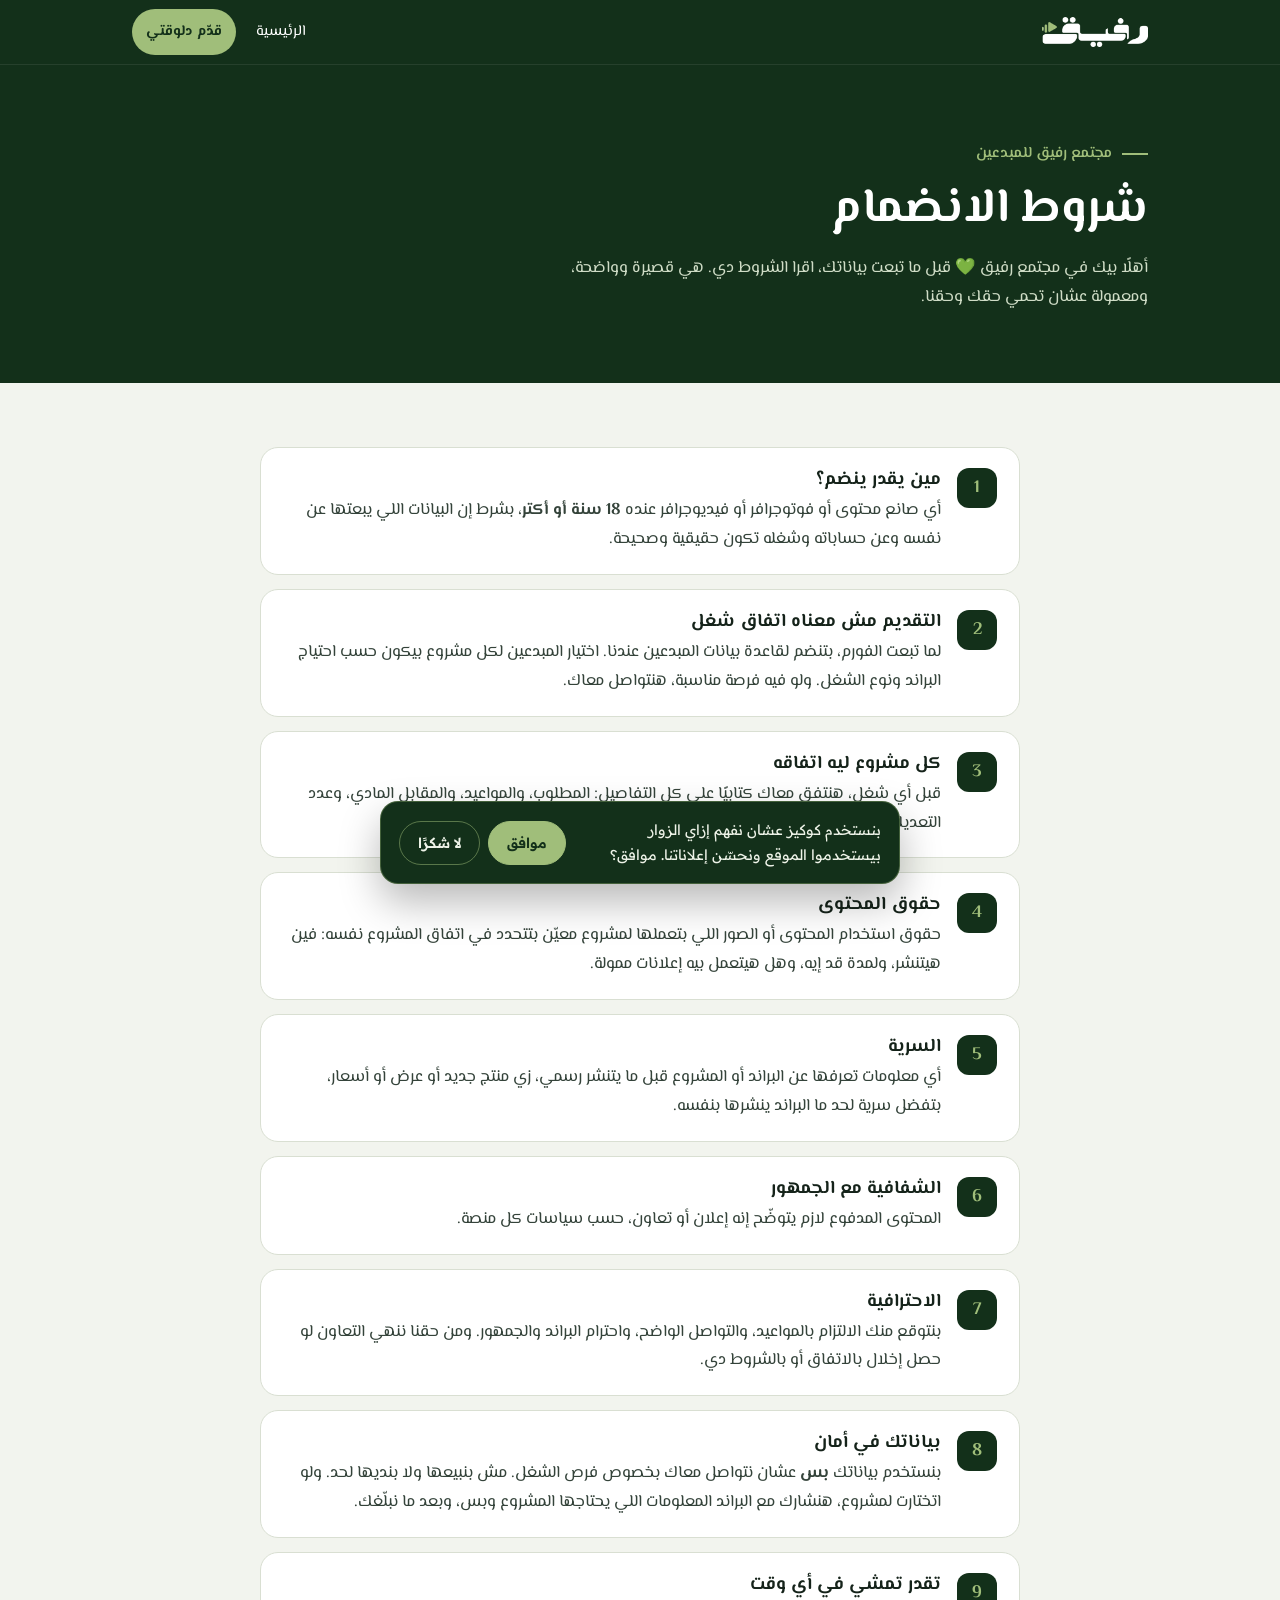
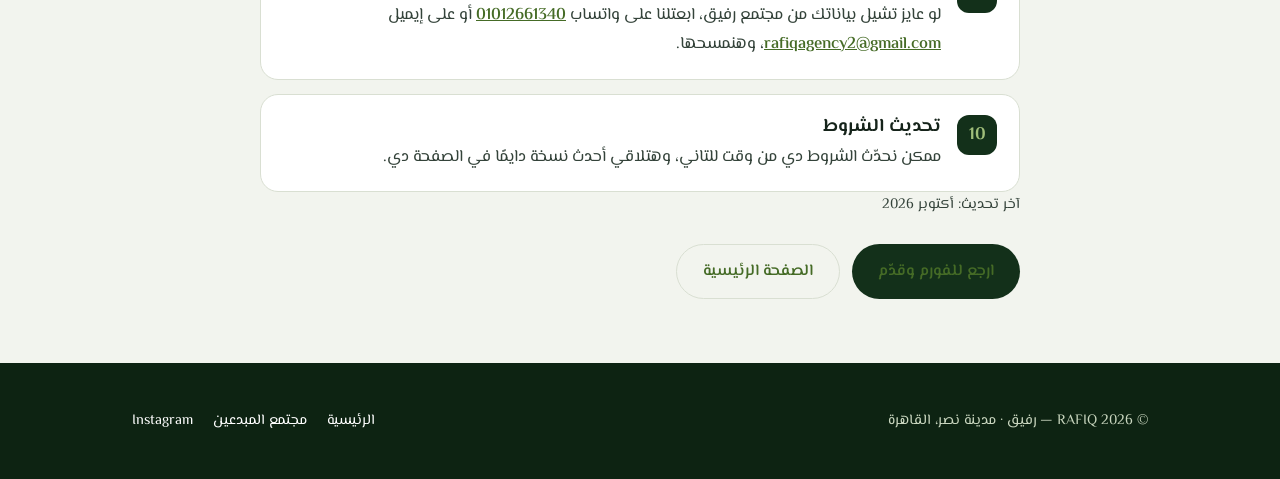
==== creators-terms.html @ 62a19218 "Add RAFIQ Creators Community: page, terms, homepage band Co-Authored-By: Claude Opus 5.5 <noreply@an" ====
<!doctype html>
<html lang="ar" dir="rtl">
<head>
<meta charset="utf-8">
<meta name="viewport" content="width=device-width, initial-scale=1, viewport-fit=cover">
<title>شروط الانضمام لمجتمع رفيق للمبدعين — RAFIQ</title>
<meta name="description" content="شروط الانضمام لمجتمع رفيق للمبدعين: مين يقدر ينضم، إزاي بنتفق على كل مشروع، حقوق المحتوى، السرية وحماية بياناتك.">
<meta name="theme-color" content="#13301a">
<link rel="canonical" href="https://rafiqagency.com/creators-terms.html">
<link rel="icon" type="image/png" href="favicon.png">
<link rel="preconnect" href="https://fonts.googleapis.com">
<link rel="preconnect" href="https://fonts.gstatic.com" crossorigin>
<link rel="stylesheet" href="https://fonts.googleapis.com/css2?family=El+Messiri:wght@400;500;600;700&family=Readex+Pro:wght@400;500;600&display=swap">
<link rel="stylesheet" href="sub.css?v=1">
<script src="track.js?v=3" defer></script>
<style>
/* layout: short forest title band, then one readable column of numbered terms */
.band{background:var(--forest);color:#fff;padding-block:clamp(40px,7vw,72px)}
.band h1{font-size:clamp(2rem,5vw,3rem);margin-top:12px}
.band p{color:#cfdcc6;margin:12px 0 0;max-width:60ch}
.terms{max-width:760px;margin-inline:auto;padding-block:clamp(36px,6vw,64px)}
.terms ol{list-style:none;counter-reset:t;padding:0;margin:0;display:grid;gap:14px}
.terms li{counter-increment:t;background:var(--card);border:1px solid var(--line);border-radius:18px;padding:20px 22px;display:grid;grid-template-columns:auto 1fr;gap:4px 16px}
.terms li::before{content:counter(t);grid-row:span 2;width:40px;height:40px;border-radius:12px;background:var(--forest);color:var(--leaf);display:grid;place-items:center;font:700 1.1rem var(--f-display)}
.terms h2{font-size:1.15rem}
.terms p{margin:0;color:#34433a}
.terms a{color:var(--leaf-ink);font-weight:600}
.meta{color:var(--muted);font-size:.9rem;margin-top:22px}
.back{margin-top:26px;display:flex;flex-wrap:wrap;gap:12px}
</style>
</head>
<body>
<header class="top">
  <div class="wrap">
    <a href="./" aria-label="رفيق RAFIQ — الصفحة الرئيسية"><img src="logo-mark.png" alt="رفيق RAFIQ"></a>
    <nav aria-label="روابط"><a href="./">الرئيسية</a><a class="cta" href="creators.html#join">قدّم دلوقتي</a></nav>
  </div>
</header>
<main>
<section class="band dark" style="padding-block:clamp(40px,7vw,72px)">
  <div class="wrap">
    <span class="eyebrow">مجتمع رفيق للمبدعين</span>
    <h1>شروط الانضمام</h1>
    <p>أهلًا بيك في مجتمع رفيق 💚 قبل ما تبعت بياناتك، اقرا الشروط دي. هي قصيرة وواضحة، ومعمولة عشان تحمي حقك وحقنا.</p>
  </div>
</section>
<div class="wrap">
<div class="terms">
  <ol>
    <li><h2>مين يقدر ينضم؟</h2><p>أي صانع محتوى أو فوتوجرافر أو فيديوجرافر عنده <b>18 سنة أو أكتر</b>، بشرط إن البيانات اللي يبعتها عن نفسه وعن حساباته وشغله تكون حقيقية وصحيحة.</p></li>
    <li><h2>التقديم مش معناه اتفاق شغل</h2><p>لما تبعت الفورم، بتنضم لقاعدة بيانات المبدعين عندنا. اختيار المبدعين لكل مشروع بيكون حسب احتياج البراند ونوع الشغل. ولو فيه فرصة مناسبة، هنتواصل معاك.</p></li>
    <li><h2>كل مشروع ليه اتفاقه</h2><p>قبل أي شغل، هنتفق معاك كتابيًا على كل التفاصيل: المطلوب، والمواعيد، والمقابل المادي، وعدد التعديلات، وحقوق استخدام المحتوى. مفيش شغل بيبدأ من غير اتفاق واضح.</p></li>
    <li><h2>حقوق المحتوى</h2><p>حقوق استخدام المحتوى أو الصور اللي بتعملها لمشروع معيّن بتتحدد في اتفاق المشروع نفسه: فين هيتنشر، ولمدة قد إيه، وهل هيتعمل بيه إعلانات ممولة.</p></li>
    <li><h2>السرية</h2><p>أي معلومات تعرفها عن البراند أو المشروع قبل ما يتنشر رسمي، زي منتج جديد أو عرض أو أسعار، بتفضل سرية لحد ما البراند ينشرها بنفسه.</p></li>
    <li><h2>الشفافية مع الجمهور</h2><p>المحتوى المدفوع لازم يتوضّح إنه إعلان أو تعاون، حسب سياسات كل منصة.</p></li>
    <li><h2>الاحترافية</h2><p>بنتوقع منك الالتزام بالمواعيد، والتواصل الواضح، واحترام البراند والجمهور. ومن حقنا ننهي التعاون لو حصل إخلال بالاتفاق أو بالشروط دي.</p></li>
    <li><h2>بياناتك في أمان</h2><p>بنستخدم بياناتك <b>بس</b> عشان نتواصل معاك بخصوص فرص الشغل. مش بنبيعها ولا بنديها لحد. ولو اتختارت لمشروع، هنشارك مع البراند المعلومات اللي يحتاجها المشروع وبس، وبعد ما نبلّغك.</p></li>
    <li><h2>تقدر تمشي في أي وقت</h2><p>لو عايز تشيل بياناتك من مجتمع رفيق، ابعتلنا على واتساب <a href="https://wa.me/201012661340" dir="ltr">01012661340</a> أو على إيميل <a href="mailto:rafiqagency2@gmail.com" dir="ltr">rafiqagency2@gmail.com</a>، وهنمسحها.</p></li>
    <li><h2>تحديث الشروط</h2><p>ممكن نحدّث الشروط دي من وقت للتاني، وهتلاقي أحدث نسخة دايمًا في الصفحة دي.</p></li>
  </ol>
  <p class="meta">آخر تحديث: أكتوبر 2026</p>
  <div class="back"><a class="btn btn-forest" href="creators.html#join">ارجع للفورم وقدّم</a><a class="btn" style="border:1.5px solid var(--line)" href="./">الصفحة الرئيسية</a></div>
</div>
</div>
</main>
<footer class="foot">
  <div class="wrap">
    <span>© 2026 RAFIQ — رفيق · مدينة نصر، القاهرة</span>
    <nav aria-label="روابط الفوتر"><a href="./">الرئيسية</a><a href="creators.html">مجتمع المبدعين</a><a href="https://www.instagram.com/rafiq__team/" target="_blank" rel="noopener">Instagram</a></nav>
  </div>
</footer>
</body>
</html>
---- sub.css ----
/* Shared styles for inner pages (creators, terms) — same tokens as the homepage */
:root{
  --forest:#13301a; --forest-2:#1c4224; --leaf:#a0be7a; --leaf-ink:#456b26;
  --paper:#f2f4ee; --card:#ffffff; --ink:#15231a; --muted:#5e6b5f; --line:#d9dfd2;
  --f-display:"El Messiri","Readex Pro",Tahoma,sans-serif; --f-body:"El Messiri","Readex Pro",Tahoma,sans-serif;
  --wrap:1080px; color-scheme:light;
}
*{box-sizing:border-box}
[hidden]{display:none!important}
html{scroll-behavior:smooth}
body{margin:0;background:var(--paper);color:var(--ink);font:400 16.5px/1.75 var(--f-body)}
a{color:inherit}
img{max-width:100%;display:block}
h1,h2,h3{font-family:var(--f-display);line-height:1.3;margin:0}
.wrap{max-width:var(--wrap);margin-inline:auto;padding-inline:clamp(16px,4vw,32px)}
:focus-visible{outline:3px solid var(--leaf);outline-offset:3px}
.skip{position:fixed;top:-60px;inset-inline-start:12px;z-index:99;background:var(--leaf);color:var(--forest);font-weight:700;padding:12px 18px;border-radius:12px;text-decoration:none}
.skip:focus{top:12px}

/* header */
.top{background:var(--forest);color:#fff;position:sticky;top:0;z-index:20;border-bottom:1px solid rgba(255,255,255,.08)}
.top .wrap{display:flex;align-items:center;justify-content:space-between;gap:12px;min-height:64px}
.top img{height:30px;width:auto}
.top nav{display:flex;gap:6px;align-items:center}
.top nav a{text-decoration:none;font-size:.92rem;padding:10px 14px;border-radius:999px;min-height:44px;display:inline-flex;align-items:center}
.top nav a:hover{background:rgba(255,255,255,.08)}
.top nav .cta{background:var(--leaf);color:var(--forest);font-weight:700}

/* buttons */
.btn{display:inline-flex;align-items:center;justify-content:center;gap:10px;font:700 1rem var(--f-body);padding:14px 26px;min-height:50px;border-radius:999px;border:0;cursor:pointer;text-decoration:none;transition:transform .2s,box-shadow .2s,background .2s}
.btn svg{width:18px;height:18px}
.btn-leaf{background:var(--leaf);color:var(--forest)}
.btn-leaf:hover{transform:translateY(-2px);box-shadow:0 10px 24px rgba(160,190,122,.35)}
.btn-forest{background:var(--forest);color:#fff}
.btn-forest:hover{background:var(--forest-2);transform:translateY(-2px)}
.btn-ghost{background:transparent;color:#fff;border:1.5px solid rgba(255,255,255,.35)}
.btn[aria-busy="true"]{opacity:.7;pointer-events:none}
[dir="rtl"] .arr{transform:scaleX(-1)}

.eyebrow{display:inline-flex;align-items:center;gap:10px;font-weight:600;color:var(--leaf-ink);font-size:.95rem}
.eyebrow::before{content:"";width:26px;height:2px;background:currentColor}
.dark .eyebrow{color:var(--leaf)}
section{padding-block:clamp(56px,8vw,96px)}
.sec-head{display:grid;gap:12px;max-width:640px;margin-bottom:34px}
.sec-head h2{font-size:clamp(1.8rem,4vw,2.6rem)}
.sec-head p{color:var(--muted);margin:0}

footer.foot{background:#0d2312;color:#c9d6bf;padding-block:36px;font-size:.9rem}
footer.foot .wrap{display:flex;flex-wrap:wrap;gap:12px 24px;justify-content:space-between;align-items:center}
footer.foot a{color:#fff;text-decoration:none;min-height:44px;display:inline-flex;align-items:center}
footer.foot nav{display:flex;flex-wrap:wrap;gap:4px 20px}
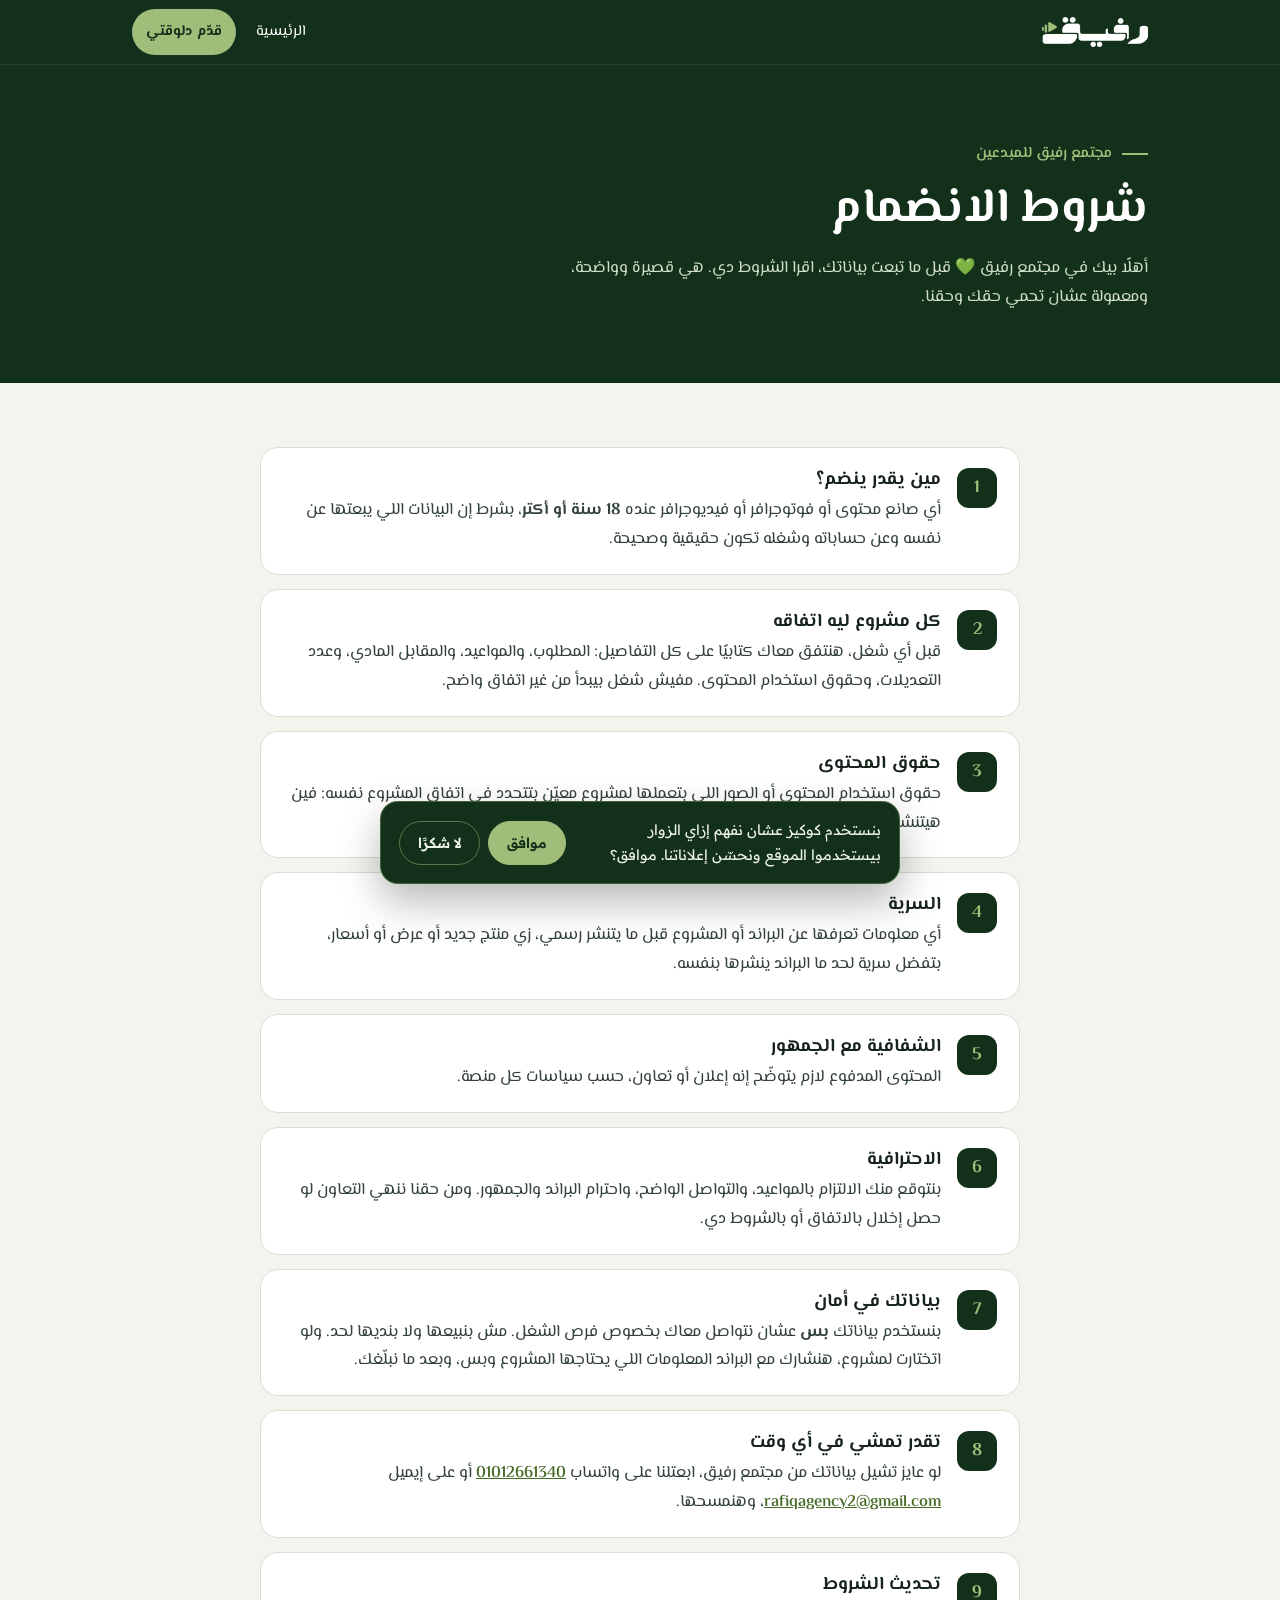
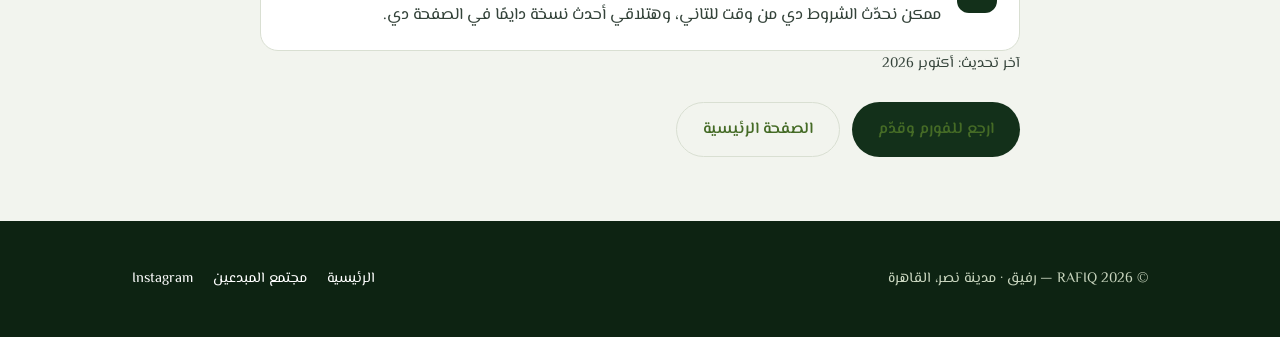
==== commit e4954bba: "Creators terms: drop clause 2, shorten content rights Co-Authored-By: Claude Opus 5.5 <noreply@anthr" ====
--- a/creators-terms.html
+++ b/creators-terms.html
@@ -48,9 +48,8 @@
 <div class="terms">
   <ol>
     <li><h2>مين يقدر ينضم؟</h2><p>أي صانع محتوى أو فوتوجرافر أو فيديوجرافر عنده <b>18 سنة أو أكتر</b>، بشرط إن البيانات اللي يبعتها عن نفسه وعن حساباته وشغله تكون حقيقية وصحيحة.</p></li>
-    <li><h2>التقديم مش معناه اتفاق شغل</h2><p>لما تبعت الفورم، بتنضم لقاعدة بيانات المبدعين عندنا. اختيار المبدعين لكل مشروع بيكون حسب احتياج البراند ونوع الشغل. ولو فيه فرصة مناسبة، هنتواصل معاك.</p></li>
     <li><h2>كل مشروع ليه اتفاقه</h2><p>قبل أي شغل، هنتفق معاك كتابيًا على كل التفاصيل: المطلوب، والمواعيد، والمقابل المادي، وعدد التعديلات، وحقوق استخدام المحتوى. مفيش شغل بيبدأ من غير اتفاق واضح.</p></li>
-    <li><h2>حقوق المحتوى</h2><p>حقوق استخدام المحتوى أو الصور اللي بتعملها لمشروع معيّن بتتحدد في اتفاق المشروع نفسه: فين هيتنشر، ولمدة قد إيه، وهل هيتعمل بيه إعلانات ممولة.</p></li>
+    <li><h2>حقوق المحتوى</h2><p>حقوق استخدام المحتوى أو الصور اللي بتعملها لمشروع معيّن بتتحدد في اتفاق المشروع نفسه: فين هيتنشر، ولمدة قد إيه.</p></li>
     <li><h2>السرية</h2><p>أي معلومات تعرفها عن البراند أو المشروع قبل ما يتنشر رسمي، زي منتج جديد أو عرض أو أسعار، بتفضل سرية لحد ما البراند ينشرها بنفسه.</p></li>
     <li><h2>الشفافية مع الجمهور</h2><p>المحتوى المدفوع لازم يتوضّح إنه إعلان أو تعاون، حسب سياسات كل منصة.</p></li>
     <li><h2>الاحترافية</h2><p>بنتوقع منك الالتزام بالمواعيد، والتواصل الواضح، واحترام البراند والجمهور. ومن حقنا ننهي التعاون لو حصل إخلال بالاتفاق أو بالشروط دي.</p></li>
